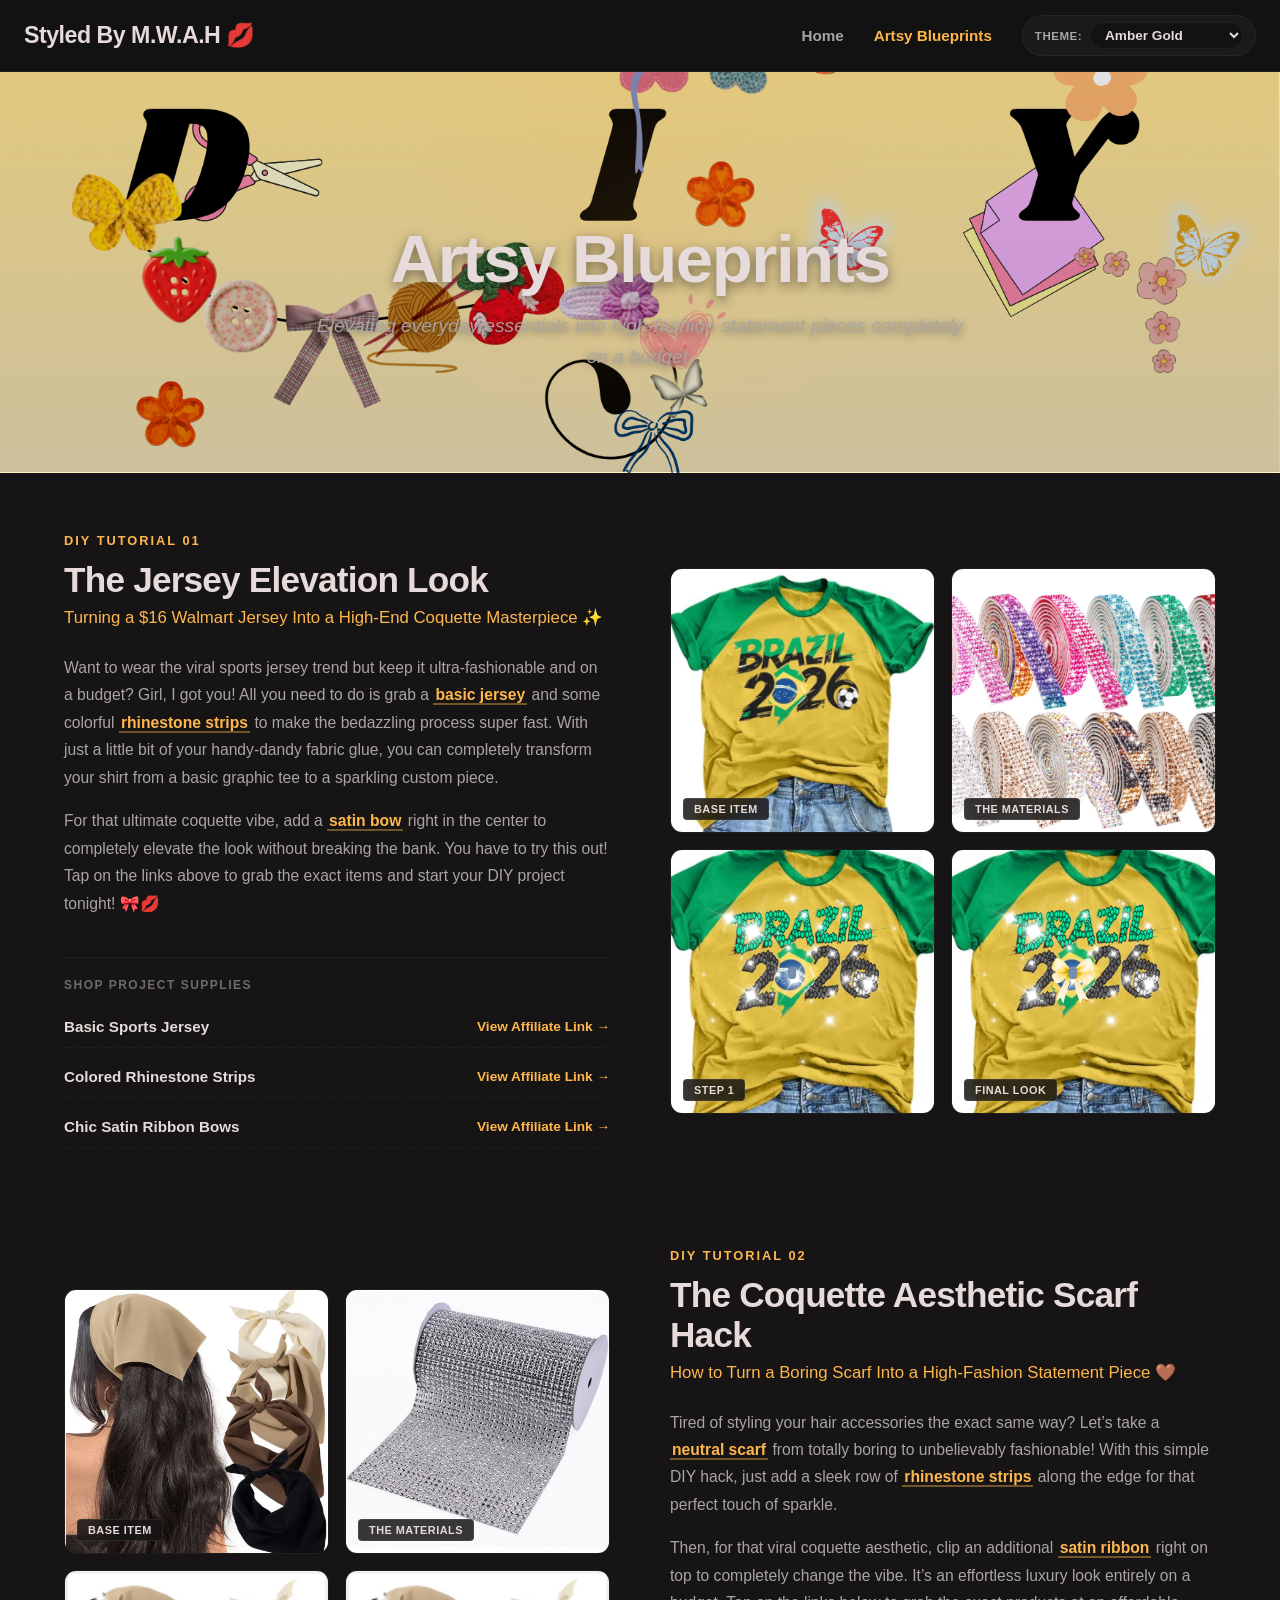
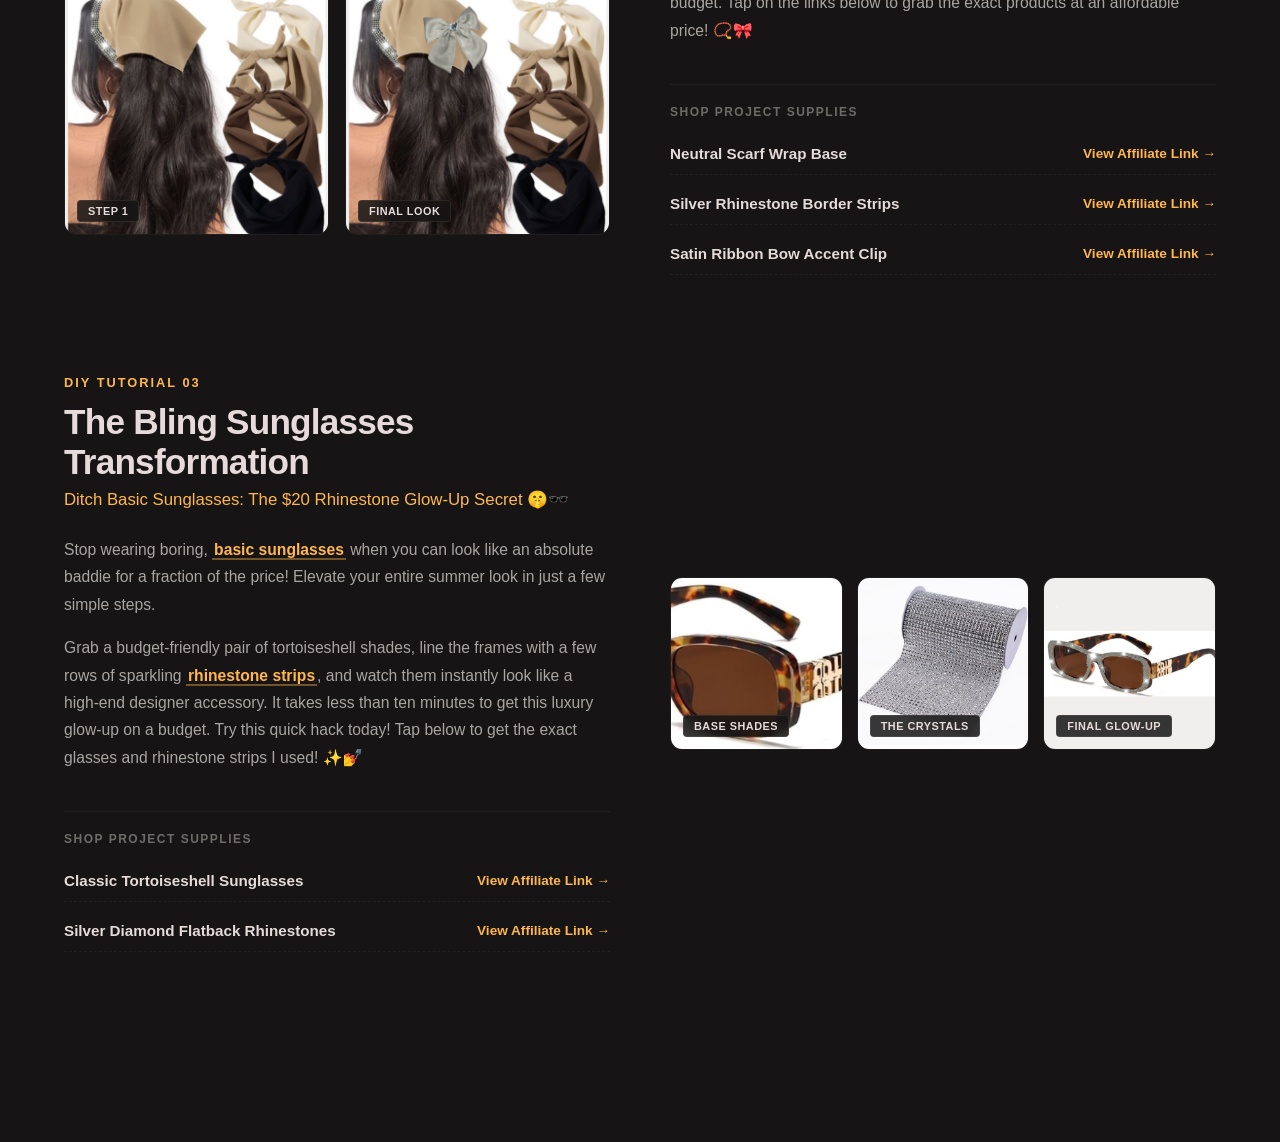
==== artsy.html @ 665d489d "Initial commit of my lookbook website" ====
<!DOCTYPE html>
<html lang="en" data-theme="dark">
<head>
    <meta charset="UTF-8">
    <meta name="viewport" content="width=device-width, initial-scale=1.0">
    <title>Artsy Blueprints - Styled by M.W.AH</title>
    <link rel="stylesheet" href="artsy.css">
<link rel="icon" type="image/x-icon" href="images/Beige Black Minimalist Handwritten Signature Calligraphy Logo (2).png">
</head>
<body>

    <div class="loading-screen">
        <div class="floral-spinner">
            <span style="--i:1;">🌸</span>
            <span style="--i:2;">✨</span>
            <span style="--i:3;">🌸</span>
            <span style="--i:4;">✨</span>
            <span style="--i:5;">🌸</span>
            <span style="--i:6;">✨</span>
            <span style="--i:7;">🌸</span>
            <span style="--i:8;">✨</span>
        </div>
    </div>

    <header class="site-header">
        <div class="container">
            <a href="index.html" class="navbar-brand" style="color: darksalmon;">
                Styled By M.W.A.H 💋</a>
            <div class="nav-custom-wrap">
                <a href="index.html" class="nav-link-custom">Home</a>
                <a href="artsy.html" class="nav-link-custom active">Artsy Blueprints</a>
                <div class="theme-dropdown-container">
                    <span class="theme-label">Theme:</span>
                    <select id="theme-select" class="theme-dropdown">
                        <option value="dark">Amber Gold</option>
                        <option value="light">Slate Blue</option>
                        <option value="colorful">Pastel Neon Pink</option>
                    </select>
                </div>
            </div>
        </div>
    </header>

    <section class="artsy-hero">
        <h1>Artsy Blueprints</h1>
        <p>Elevating everyday essentials into high-fashion statement pieces completely on a budget.</p>
    </section>

    <main class="editorial-container">

        <section  id="jersey-section" class="editorial-row">
            <div class="editorial-column-text">
                <span class="editorial-series">DIY Tutorial 01</span>
                <h2>The Jersey Elevation Look</h2>
                <h3 class="editorial-hook">Turning a $16 Walmart Jersey Into a High-End Coquette Masterpiece ✨</h3>
                
                <p class="editorial-paragraph">
                    Want to wear the viral sports jersey trend but keep it ultra-fashionable and on a budget? Girl, I got you! 
                    All you need to do is grab a <a href="YOUR_AFFILIATE_LINK_HERE" class="preview-product-link" data-preview="images/Plain jersey.png">basic jersey</a> and some colorful <a href="YOUR_AFFILIATE_LINK_HERE" class="preview-product-link" data-preview="images/Colored rhinestones.png">rhinestone strips</a> to make the bedazzling process super fast. 
                    With just a little bit of your handy-dandy fabric glue, you can completely transform your shirt from a basic graphic tee to a sparkling custom piece.
                </p>
                <p class="editorial-paragraph">
                    For that ultimate coquette vibe, add a <a href="YOUR_AFFILIATE_LINK_HERE" class="preview-product-link" data-preview="images/Bow.png">satin bow</a> right in the center to completely elevate the look without breaking the bank. 
                    You have to try this out! Tap on the links above to grab the exact items and start your DIY project tonight! 🎀💋
                </p>

                <div class="clean-shop-directory">
                    <span class="directory-heading">Shop Project Supplies</span>
                    <a href="YOUR_AFFILIATE_LINK_HERE" class="directory-row">
                        <span class="item-title">Basic Sports Jersey</span>
                        <span class="item-link-label">View Affiliate Link →</span>
                    </a>
                    <a href="YOUR_AFFILIATE_LINK_HERE" class="directory-row">
                        <span class="item-title">Colored Rhinestone Strips</span>
                        <span class="item-link-label">View Affiliate Link →</span>
                    </a>
                    <a href="YOUR_AFFILIATE_LINK_HERE" class="directory-row">
                        <span class="item-title">Chic Satin Ribbon Bows</span>
                        <span class="item-link-label">View Affiliate Link →</span>
                    </a>
                </div>
            </div>

            <div class="editorial-column-visuals">
                <div class="magazine-grid-layout">
                    <figure class="visual-box">
                        <span class="visual-tag">Base Item</span>
                        <img src="images/Plain jersey.png" alt="Base plain jersey shirt" class="lightbox-trigger">
                    </figure>
                    <figure class="visual-box">
                        <span class="visual-tag">The Materials</span>
                        <img src="images/Colored rhinestones.png" alt="Colored rhinestones package" class="lightbox-trigger">
                    </figure>
                    <figure class="visual-box">
                        <span class="visual-tag">Step 1</span>
                        <img src="images/Jersey without bow.png" alt="Jersey with rhinestone lines added" class="lightbox-trigger">
                    </figure>
                    <figure class="visual-box">
                        <span class="visual-tag">Final Look</span>
                        <img src="images/Jersey.png" alt="Completed coquette jersey creation" class="lightbox-trigger">
                    </figure>
                </div>
            </div>
        </section>


        <section  id="scarf-section" class="editorial-row row-reverse">
            <div class="editorial-column-text">
                <span class="editorial-series">DIY Tutorial 02</span>
                <h2>The Coquette Aesthetic Scarf Hack</h2>
                <h3 class="editorial-hook">How to Turn a Boring Scarf Into a High-Fashion Statement Piece 🤎</h3>
                
                <p class="editorial-paragraph">
                    Tired of styling your hair accessories the exact same way? 
                    Let’s take a <a href="YOUR_AFFILIATE_LINK_HERE" class="preview-product-link" data-preview="images/Plain scarf.png">neutral scarf</a> from totally boring to unbelievably fashionable! 
                    With this simple DIY hack, just add a sleek row of <a href="YOUR_AFFILIATE_LINK_HERE" class="preview-product-link" data-preview="images/Silver rhinestones.png">rhinestone strips</a> along the edge for that perfect touch of sparkle.
                </p>
                <p class="editorial-paragraph">
                    Then, for that viral coquette aesthetic, clip an additional <a href="YOUR_AFFILIATE_LINK_HERE" class="preview-product-link" data-preview="images/Bow.png">satin ribbon</a> right on top to completely change the vibe. 
                    It’s an effortless luxury look entirely on a budget. Tap on the links below to grab the exact products at an affordable price! 📿🎀
                </p>

                <div class="clean-shop-directory">
                    <span class="directory-heading">Shop Project Supplies</span>
                    <a href="YOUR_AFFILIATE_LINK_HERE" class="directory-row">
                        <span class="item-title">Neutral Scarf Wrap Base</span>
                        <span class="item-link-label">View Affiliate Link →</span>
                    </a>
                    <a href="YOUR_AFFILIATE_LINK_HERE" class="directory-row">
                        <span class="item-title">Silver Rhinestone Border Strips</span>
                        <span class="item-link-label">View Affiliate Link →</span>
                    </a>
                    <a href="YOUR_AFFILIATE_LINK_HERE" class="directory-row">
                        <span class="item-title">Satin Ribbon Bow Accent Clip</span>
                        <span class="item-link-label">View Affiliate Link →</span>
                    </a>
                </div>
            </div>

            <div class="editorial-column-visuals">
                <div class="magazine-grid-layout">
                    <figure class="visual-box">
                        <span class="visual-tag">Base Item</span>
                        <img src="images/Plain scarf.png" alt="Plain neutral colored hair scarf tie" class="lightbox-trigger">
                    </figure>
                    <figure class="visual-box">
                        <span class="visual-tag">The Materials</span>
                        <img src="images/Silver rhinestones.png" alt="Silver crystal rhinestone ribbon bundle" class="lightbox-trigger">
                    </figure>
                    <figure class="visual-box">
                        <span class="visual-tag">Step 1</span>
                        <img src="images/Scarf without bow.png" alt="Scarf with silver gemstone border edge line adjustments" class="lightbox-trigger">
                    </figure>
                    <figure class="visual-box">
                        <span class="visual-tag">Final Look</span>
                        <img src="images/Scarf with bow.png" alt="Finished customized viral coquette aesthetic headscarf" class="lightbox-trigger">
                    </figure>
                </div>
            </div>
        </section>


        <section id="sunglasses-section" class="editorial-row">
            <div class="editorial-column-text">
                <span class="editorial-series">DIY Tutorial 03</span>
                <h2>The Bling Sunglasses Transformation</h2>
                <h3 class="editorial-hook">Ditch Basic Sunglasses: The $20 Rhinestone Glow-Up Secret 🤫🕶️</h3>
                
                <p class="editorial-paragraph">
                    Stop wearing boring, <a href="YOUR_AFFILIATE_LINK_HERE" class="preview-product-link" data-preview="images/Plain sunglasses.png">basic sunglasses</a> when you can look like an absolute baddie for a fraction of the price! 
                    Elevate your entire summer look in just a few simple steps.
                </p>
                <p class="editorial-paragraph">
                    Grab a budget-friendly pair of tortoiseshell shades, line the frames with a few rows of sparkling <a href="YOUR_AFFILIATE_LINK_HERE" class="preview-product-link" data-preview="images/Silver rhinestones.png">rhinestone strips</a>, and watch them instantly look like a high-end designer accessory. 
                    It takes less than ten minutes to get this luxury glow-up on a budget. Try this quick hack today! Tap below to get the exact glasses and rhinestone strips I used! ✨💅
                </p>

                <div class="clean-shop-directory">
                    <span class="directory-heading">Shop Project Supplies</span>
                    <a href="YOUR_AFFILIATE_LINK_HERE" class="directory-row">
                        <span class="item-title">Classic Tortoiseshell Sunglasses</span>
                        <span class="item-link-label">View Affiliate Link →</span>
                    </a>
                    <a href="YOUR_AFFILIATE_LINK_HERE" class="directory-row">
                        <span class="item-title">Silver Diamond Flatback Rhinestones</span>
                        <span class="item-link-label">View Affiliate Link →</span>
                    </a>
                </div>
            </div>

            <div class="editorial-column-visuals">
                <div class="magazine-grid-three">
                    <figure class="visual-box">
                        <span class="visual-tag">Base Shades</span>
                        <img src="images/Plain sunglasses.png" alt="Plain classic tortoiseshell sunnies" class="lightbox-trigger">
                    </figure>
                    <figure class="visual-box">
                        <span class="visual-tag">The Crystals</span>
                        <img src="images/Silver rhinestones.png" alt="Silver diamond flatback rhinestones array" class="lightbox-trigger">
                    </figure>
                    <figure class="visual-box">
                        <span class="visual-tag">Final Glow-Up</span>
                        <img src="images/Bling sunglasses.png" alt="Fully iced out frame rhinestone encrusted designer glasses" class="lightbox-trigger">
                    </figure>
                </div>
            </div>
        </section>

    </main>

    <div id="product-tooltip" class="product-tooltip-box">
        <img id="tooltip-img" src="" alt="Product Preview">
    </div>

    <div id="lightbox-modal" class="lightbox-overlay">
        <span class="lightbox-close">&times;</span>
        <img class="lightbox-content" id="lightbox-expanded-img" alt="Enlarged View">
    </div>

    <script>
        /* 1. Theme Configuration Selector Engine */
        const themeSelect = document.getElementById('theme-select');
        themeSelect.addEventListener('change', (e) => {
            document.documentElement.setAttribute('data-theme', e.target.value);
            document.body.className = e.target.value + '-mode';
        });

        /* 2. Advanced Product Inline Hover Preview Engine (Tooltip) */
        const tooltip = document.getElementById('product-tooltip');
        const tooltipImg = document.getElementById('tooltip-img');
        const previewLinks = document.querySelectorAll('.preview-product-link');

        previewLinks.forEach(link => {
            link.addEventListener('mouseenter', (e) => {
                const imageSrc = link.getAttribute('data-preview');
                tooltipImg.src = imageSrc;
                tooltip.classList.add('active');
            });

            link.addEventListener('mousemove', (e) => {
                // Places the window elegantly offset slightly above and right of the user's cursor
                tooltip.style.left = (e.pageX + 15) + 'px';
                tooltip.style.top = (e.pageY - 120) + 'px';
            });

            link.addEventListener('mouseleave', () => {
                tooltip.classList.remove('active');
                tooltipImg.src = '';
            });
        });

        /* 3. Symmetrical Editorial Image Lightbox Overlay Engine */
        const lightbox = document.getElementById('lightbox-modal');
        const lightboxImg = document.getElementById('lightbox-expanded-img');
        const triggers = document.querySelectorAll('.lightbox-trigger');
        const closeBtn = document.querySelector('.lightbox-close');

        triggers.forEach(img => {
            img.addEventListener('click', () => {
                lightbox.classList.add('visible');
                lightboxImg.src = img.src;
                document.body.style.overflow = 'hidden'; // Freezes scrolling safely behind view
            });
        });

        // Close modal when hitting the Close 'X' button or anywhere on the surrounding dark frame backdrop
        lightbox.addEventListener('click', (e) => {
            if (e.target !== lightboxImg) {
                lightbox.classList.remove('visible');
                document.body.style.overflow = ''; // Restores core scrolling properties
            }
        });
    </script>
</body>
</html>
---- artsy.css ----
@charset "utf-8";
/* ==========================================================================
   ARTSY BLUEPRINTS MODULE - FOR STYLED BY M.W.AH
   ========================================================================== */

/* ==========================================================================
   1. UNIVERSAL RIGID THREE-WAY VARIABLE ENGINES
   ========================================================================== */
/* We target :root, html, and body to force the JavaScript theme switches to apply everywhere */
:root, html, body, [data-theme="dark"] {
    --primary-dark: #161414;
    --secondary-dark: #131212;
    --card-dark: #1d1b1b;              /* Premium slate design box */
    --accent-color: #ffb74d;           /* Signature Amber/Gold */
    --text-light: #e6dada;
    --text-gray: #aaa5a5;
    --border-color: rgba(255, 255, 255, 0.05);
    --theme-transition: background 0.3s ease, color 0.3s ease, background-color 0.3s ease, border-color 0.3s ease;
}

/* Light Mode Core Variables */
[data-theme="light"], body.light-mode {
    --primary-dark: #ebeef1;           /* Light gray page background canvas */
    --secondary-dark: #ffffff;         /* Crisp pure white navigation bar */
    --card-dark: #ffffff;              /* Pure white lookbook cards */
    --accent-color: #5c8ec4;           /* Classic template blue highlight */
    --text-light: #161414;             /* Dark charcoal structural titles */
    --text-gray: #111111;              /* Deep graphite text copy */
    --border-color: rgba(0, 0, 0, 0.08);
}

/* Colorful Mode Core Variables (Your Espresso Pink Canvas) */
[data-theme="colorful"], body.colorful-mode {
    --primary-dark: #503038 !important;   /* Deep espresso background layer */
    --secondary-dark: #3b1f25 !important; /* Rich plum deck menu band */
    --card-dark: #723f50 !important;      /* Soft dark velvet berry cards */
    --accent-color: #fab4d5 !important;   /* Vibrant pastel pink glow lines */
    --text-light: #ffffff !important;     /* Pure crisp white titles */
    --text-gray: #f3ecec !important;      /* Lavender-cream description blocks */
    --border-color: rgba(255, 255, 255, 0.12) !important;
}

/* ==========================================================================
   2. CORE CONTAINER RECONSTRUCTION (INDEX MATCH ENGINE)
   ========================================================================== */
* {
    margin: 0;
    padding: 0;
    box-sizing: border-box;
}

html, body {
    height: auto !important;
    min-height: 100vh !important;
    overflow-y: auto !important;       /* Instantly unlocks frozen or unmovable screens */
    overflow-x: hidden !important;
    background-color: var(--primary-dark) !important;
    color: var(--text-gray) !important;
    font-family: 'DM Sans', sans-serif !important;
    transition: var(--theme-transition);
}

/* Sync transitions across theme changes */
.site-header, .blueprint-card, h1, h2, p, select, option {
    transition: var(--theme-transition);
}

/* Custom Scrollbar Track Sizing */
::-webkit-scrollbar {
    width: 8px;
}
::-webkit-scrollbar-track {
    background: var(--secondary-dark);
}
::-webkit-scrollbar-thumb {
    background: var(--accent-color);
    border-radius: 4px;
}

/* ==========================================================================
   3. SELF-CONTAINED SPARCKLE-BURST LOADING ENGINE (NO JAVASCRIPT REQ.)
   ========================================================================== */
.loading-screen {
    position: fixed !important;
    top: 0 !important;
    left: 0 !important;
    width: 100vw !important;
    height: 100vh !important;
    background: var(--primary-dark) !important;
    display: flex !important;
    justify-content: center !important;
    align-items: center !important;
    z-index: 999999 !important;
    animation: autoLoaderVanish 0.4s ease-out 1.6s forwards !important;
}

.floral-spinner {
    position: relative !important;
    width: 50px !important;
    height: 50px !important;
    display: flex !important;
    justify-content: center !important;
    align-items: center !important;
    animation: strictRingRotate 2.5s linear infinite !important;
}

.floral-spinner span {
    position: absolute !important;
    font-size: 1.5rem !important;
    transform: rotate(calc(var(--i) * 45deg)) translateY(-20px) !important;
    animation: strictPetalPulse 1.4s ease-in-out infinite !important;
    animation-delay: calc(var(--i) * 0.1s) !important;
    filter: drop-shadow(0 0 8px var(--accent-color)) !important;
}

@keyframes strictRingRotate {
    0% { transform: rotate(0deg); }
    100% { transform: rotate(360deg); }
}

@keyframes strictPetalPulse {
    0%, 100% { transform: rotate(calc(var(--i) * 45deg)) translateY(-20px) scale(0.8); opacity: 0.5; }
    50% { transform: rotate(calc(var(--i) * 45deg)) translateY(-20px) scale(1.1); opacity: 1; }
}

@keyframes autoLoaderVanish {
    0% { opacity: 1; visibility: visible; }
    99% { opacity: 0; visibility: hidden; pointer-events: none; }
    100% { opacity: 0; visibility: hidden; pointer-events: none; display: none !important; }
}
/* Header Navigation */
header {
    position: fixed;
    top: 0;
    left: 0;
    width: 100%;
    z-index: 1000;
    
    /* 1. PLUG IN THE VARIABES */
    background: var(--secondary-dark); 
    border-bottom: 1px solid rgba(255, 255, 255, 0.05);
    
    /* 2. ADD TRANSITION FOR THE THEME SWITCH */
    transition: var(--theme-transition); 
}

/* If your template uses a .scrolled class when moving down the page */
header.scrolled {
    padding: 15px 0;
    
    /* Change the hardcoded color to your variable */
    background: var(--secondary-dark); 
    
    /* Adds a sleek shadow beneath the bar when floating over contents */
    box-shadow: 0 4px 20px rgba(0, 0, 0, 0.15);
    border-bottom: 1px solid var(--card-dark);
}
header.scrolled {
    padding: 15px 0;
    
    /* This makes your theme color 95% solid so things behind it blur */
    background: color-mix(in srgb, var(--secondary-dark) 95%, transparent);
    backdrop-filter: blur(10px);
    -webkit-backdrop-filter: blur(10px);
    
    box-shadow: 0 4px 20px rgba(0, 0, 0, 0.15);
    border-bottom: 1px solid var(--card-dark);
}

nav {
	max-width: 1400px;
	margin: 0 auto;
	padding: 0 30px;
	display: flex;
	justify-content: space-between;
	align-items: center;

	/* --- DROP-DOWN FLOATING CONTAINER --- */
.theme-dropdown-container {
    position: fixed;
    top: 20px;
    right: 20px;
    z-index: 1000;
    display: flex;
    align-items: center;
    gap: 8px;
    background: rgba(214, 202, 202, 0.4);
    backdrop-filter: blur(10px);
    padding: 8px 14px;
    border-radius: 20px;
    border: 1px solid rgba(197, 13, 13, 0.1);
}

.theme-label {
    font-size: 0.85rem;
    color: #ffffff; /* Label text color */
    font-weight: 500;
}

.theme-dropdown {
    background: var(--secondary-dark);
    color: var(--text-light);
    border: 1px solid rgba(255, 255, 255, 0.15);
    padding: 4px 8px;
    font-size: 0.9rem;
    border-radius: 6px;
    cursor: pointer;
    outline: none;
    transition: var(--theme-transition);
}

/* Stylize the dropdown choices panel popup */
.theme-dropdown option {
    background: #1a1617; /* Keeps choice rows readable */
    color: #ffffff;
}

.theme-dropdown:focus {
    border-color: var(--accent-color);
}
}

.logo {
	font-size: 24px;
	font-weight: 700;
	letter-spacing: -0.5px;
	color: rgba(255, 255, 255, 0.65);
	text-decoration: none;
	display: flex;
	align-items: center;
	gap: 12px;
	transition: all 0.3s ease;
}

.logo:hover {
	color: rgba(255, 255, 255, 0.85);
}

.logo svg {
	width: 32px;
	height: 32px;
	fill: var(--accent-color);
	opacity: 0.9;
	transition: all 0.3s ease;
}

.logo:hover svg {
	opacity: 1;
	transform: rotate(-5deg) scale(1.05);
}

.nav-menu {
	display: flex;
	list-style: none;
	gap: 5px;
}

.nav-menu a {
	color: rgba(255, 255, 255, 0.6);
	text-decoration: none;
	font-size: 14px;
	font-weight: 500;
	letter-spacing: 0.5px;
	padding: 10px 18px;
	position: relative;
	transition: all 0.3s ease;
	border-radius: 6px;
	background: transparent;
	border: 1px solid transparent;
}

.nav-menu a::before {
	content: '';
	position: absolute;
	top: 50%;
	left: 50%;
	width: 0;
	height: 0;
	background: radial-gradient(circle, rgba(243, 156, 18, 0.15) 0%, transparent 70%);
	border-radius: 50%;
	transform: translate(-50%, -50%);
	transition: all 0.4s ease;
	z-index: -1;
}

.nav-menu a:hover {
	color: rgba(255, 255, 255, 0.9);
	background: linear-gradient(135deg,
			rgba(243, 156, 18, 0.08) 0%,
			rgba(243, 156, 18, 0.03) 100%);
	border-color: rgba(243, 156, 18, 0.2);
	transform: translateY(-1px);
}

.nav-menu a:hover::before {
	width: 100%;
	height: 100%;
	border-radius: 6px;
}

.nav-menu a.active {
	color: var(--accent-color);
	background: rgba(243, 156, 18, 0.1);
	border-color: rgba(243, 156, 18, 0.25);
}

/* Mobile Menu Toggle */
.menu-toggle {
	display: none;
	flex-direction: column;
	cursor: pointer;
	gap: 4px;
}

.menu-toggle span {
	width: 25px;
	height: 2px;
	background: var(--text-light);
	transition: all 0.3s ease;
}

/* Hero Section */
.hero-section {
    height: 100vh;
    display: flex;
    align-items: center;
    justify-content: center;
    position: relative;
    background: #0a0a0a; /* Dark backup background */
    margin-top: 0;
    overflow: hidden;
}

.hero-bg {
    position: absolute;
    top: 0;
    left: 0;
    right: 0;
    bottom: 0;
    opacity: 0.5; /* Makes background dimmer so white text is easy to read */
    
    /* ADD YOUR IMAGE FILENAME HERE */
    background-image: url(images/Beige\ Black\ Minimalist\ Handwritten\ Signature\ Calligraphy\ Logo\ \(2\).png); 
    background-repeat: no-repeat;
    
    /* Scale it up slightly so it can slide around without showing blank edges */
    background-size: 130% 130%; 
    
    /* Animation calls 'panBackground' below. Loops infinitely and alternates directions */
    animation: panBackground 24s ease-in-out infinite alternate;
    z-index: 0;
}

.hero-content {
    text-align: center;
    position: relative;
    z-index: 2; /* Keeps text layered firmly above the moving image */
    padding: 0 20px;
}

.hero-title {
    font-size: clamp(2.5rem, 6vw, 4.5rem);
    font-weight: 700;
    margin-bottom: 20px;
    letter-spacing: -1px;
    line-height: 1.1;
}

.hero-subtitle {
    font-size: clamp(1rem, 2vw, 1.25rem);
    color: var(--text-gray);
    margin-bottom: 40px;
    font-weight: 300;
    letter-spacing: 1px;
}

/* Moving animation instruction sets */
@keyframes panBackground {
    0% {
        background-position: 0% 0%;
    }
    50% {
        background-position: 50% 100%;
    }
    100% {
        background-position: 100% 0%;
    }
}
/* Additional floating accent shapes */
.hero-shapes {
	position: absolute;
	top: 0;
	left: 0;
	width: 100%;
	height: 100%;
	pointer-events: none;
}

.floating-accent {
	position: absolute;
	border: 1px solid rgba(243, 156, 18, 0.1);
	animation: float 15s ease-in-out infinite;
}

.accent-1 {
	top: 20%;
	left: 10%;
	width: 150px;
	height: 150px;
	border-radius: 50%;
	animation-delay: 0s;
}

.accent-2 {
	bottom: 30%;
	right: 15%;
	width: 100px;
	height: 100px;
	border-radius: 30% 70% 70% 30%;
	animation-delay: -5s;
}

.accent-3 {
	top: 50%;
	right: 30%;
	width: 80px;
	height: 80px;
	border-radius: 50%;
	animation-delay: -10s;
	border-color: rgba(255, 255, 255, 0.05);
}

@keyframes morphShape {

	0%,
	100% {
		border-radius: 30% 70% 70% 30% / 30% 30% 70% 70%;
		transform: rotate(0deg) scale(1);
	}

	33% {
		border-radius: 70% 30% 30% 70% / 70% 70% 30% 30%;
		transform: rotate(120deg) scale(1.1);
	}

	66% {
		border-radius: 30% 70% 40% 60% / 60% 30% 70% 40%;
		transform: rotate(240deg) scale(0.95);
	}
}

@keyframes rotateShape {
	0% {
		transform: rotate(0deg) scale(1);
	}

	50% {
		transform: rotate(180deg) scale(1.05);
	}

	100% {
		transform: rotate(360deg) scale(1);
	}
}

@keyframes float {

	0%,
	100% {
		transform: translateY(0) translateX(0) rotate(0deg);
	}

	25% {
		transform: translateY(-20px) translateX(10px) rotate(90deg);
	}

	50% {
		transform: translateY(10px) translateX(-10px) rotate(180deg);
	}

	75% {
		transform: translateY(-10px) translateX(5px) rotate(270deg);
	}
}

.hero-content {
	text-align: center;
	z-index: 1;
	padding: 0 20px;
}

.hero-title {
	font-size: clamp(2.5rem, 8vw, 5rem);
	font-weight: 900;
	letter-spacing: -2px;
	margin-bottom: 20px;
	background: linear-gradient(135deg, #ffffff 0%, #a0a0a0 100%);
	-webkit-background-clip: text;
	-webkit-text-fill-color: transparent;
	background-clip: text;
}

.hero-subtitle {
	font-size: clamp(1rem, 2vw, 1.3rem);
	color: var(--text-gray);
	margin-bottom: 40px;
	font-weight: 300;
	letter-spacing: 2px;
}

.cta-button {
	display: inline-block;
	padding: 15px 40px;
	background: var(--accent-color);
	color: var(--primary-dark);
	text-decoration: none;
	font-weight: 600;
	font-size: 14px;
	letter-spacing: 1px;
	text-transform: uppercase;
	border-radius: 2px;
	transition: all 0.3s ease;
	position: relative;
	overflow: hidden;
}

.cta-button:hover {
	transform: translateY(-2px);
	box-shadow: 0 10px 30px rgba(243, 156, 18, 0.3);
}

/* Portfolio Section with Coverflow */
.portfolio-section {
	padding: 100px 0;
	position: relative;
	background: var(--primary-dark);
	min-height: 100vh;
	display: flex;
	flex-direction: column;
	align-items: center;
	justify-content: center;
}

.section-header {
	text-align: center;
	margin-bottom: 60px;
	padding: 0 20px;
}

.section-title {
	font-size: clamp(2rem, 5vw, 3rem);
	font-weight: 800;
	letter-spacing: -1px;
	margin-bottom: 15px;
}

.section-subtitle {
	color: var(--text-gray);
	font-size: 16px;
	max-width: 600px;
	margin: 0 auto;
}

/* Coverflow Container */
.coverflow-wrapper {
	width: 100%;
	position: relative;
	padding: 40px 0 80px;
}

.coverflow-container {
	width: 900px;
	max-width: 90vw;
	/* Dynamic height based on viewport: min 350px, preferred 45vh, max 500px */
	height: clamp(350px, 45vh, 500px);
	position: relative;
	transform-style: preserve-3d;
	margin: 0 auto;
	perspective: 1200px;
}

.coverflow-item {
	position: absolute;
	/* Dynamic width based on viewport: min 210px, preferred 27vh, max 300px */
	width: clamp(210px, 27vh, 300px);
	/* Dynamic height based on viewport: min 290px, preferred 38vh, max 420px */
	height: clamp(290px, 38vh, 420px);
	left: 50%;
	top: 50%;
	transform-origin: center center;
	cursor: pointer;
	transition: all 0.6s cubic-bezier(0.23, 1, 0.32, 1);
	border-radius: 8px;
	overflow: hidden;
	box-shadow: 0 25px 50px -12px rgba(0, 0, 0, 0.8);
}

/* Adjust for large screens (27" and above) */
@media (min-height: 900px) {
	.coverflow-container {
		height: clamp(450px, 50vh, 550px);
	}

	.coverflow-item {
		width: clamp(280px, 30vh, 340px);
		height: clamp(390px, 42vh, 480px);
	}
}

/* Adjust for small laptops */
@media (max-height: 768px) {
	.coverflow-container {
		height: clamp(300px, 42vh, 380px);
	}

	.coverflow-item {
		width: clamp(180px, 24vh, 240px);
		height: clamp(250px, 34vh, 320px);
	}
}

/* Reflection Effect */
.coverflow-item::after {
	content: '';
	position: absolute;
	top: 100%;
	left: 0;
	width: 100%;
	height: 100%;
	background: inherit;
	transform: scaleY(-1) translateY(1px);
	opacity: 0.15;
	filter: blur(2px);
	mask: linear-gradient(to bottom,
			rgba(0, 0, 0, 0.4) 0%,
			rgba(0, 0, 0, 0.2) 20%,
			rgba(0, 0, 0, 0.1) 40%,
			transparent 60%);
	-webkit-mask: linear-gradient(to bottom,
			rgba(0, 0, 0, 0.4) 0%,
			rgba(0, 0, 0, 0.2) 20%,
			rgba(0, 0, 0, 0.1) 40%,
			transparent 60%);
	pointer-events: none;
}

.portfolio-image {
	width: 100%;
	height: 100%;
	object-fit: cover;
	transition: transform 0.6s ease;
}

.coverflow-item:hover .portfolio-image {
	transform: scale(1.05);
}

.portfolio-overlay {
	position: absolute;
	bottom: 0;
	left: 0;
	right: 0;
	background: linear-gradient(to top,
			rgba(0, 0, 0, 0.95) 0%,
			rgba(0, 0, 0, 0.7) 40%,
			rgba(0, 0, 0, 0.3) 70%,
			transparent 100%);
	padding: 30px;
	transform: translateY(100px);
	transition: transform 0.4s ease;
}

.coverflow-item:hover .portfolio-overlay {
	transform: translateY(0);
}

.portfolio-category {
	font-size: 11px;
	text-transform: uppercase;
	letter-spacing: 2px;
	color: var(--accent-color);
	margin-bottom: 8px;
	font-weight: 600;
}

.portfolio-title {
	font-size: 22px;
	font-weight: 700;
	margin-bottom: 8px;
	color: var(--text-light);
}

.portfolio-description {
	font-size: 13px;
	color: var(--text-gray);
	line-height: 1.5;
}

/* Navigation Controls */
.coverflow-controls {
	position: absolute;
	bottom: 20px;
	left: 50%;
	transform: translateX(-50%);
	display: flex;
	gap: 15px;
	z-index: 10;
}

.control-btn {
	width: 45px;
	height: 45px;
	border: 2px solid rgba(255, 255, 255, 0.2);
	background: rgba(26, 26, 26, 0.8);
	backdrop-filter: blur(10px);
	color: var(--text-light);
	cursor: pointer;
	font-size: 18px;
	display: flex;
	align-items: center;
	justify-content: center;
	border-radius: 50%;
	transition: all 0.3s ease;
	position: relative;
}

.control-btn:hover {
	background: var(--accent-color);
	border-color: var(--accent-color);
	color: var(--primary-dark);
	transform: scale(1.1);
}

/* Adjust play button icon positioning */
#playPauseBtn {
	padding-left: 2px;
}

#playPauseBtn.playing {
	padding-left: 0;
}

/* Indicators */
.indicators {
	position: absolute;
	bottom: -40px;
	left: 50%;
	transform: translateX(-50%);
	display: flex;
	gap: 8px;
	z-index: 10;
}

.indicator {
	width: 8px;
	height: 8px;
	border-radius: 50%;
	background: rgba(255, 255, 255, 0.2);
	cursor: pointer;
	transition: all 0.3s ease;
}

.indicator.active {
	width: 30px;
	border-radius: 4px;
	background: var(--accent-color);
}

/* About Section */
.about-section {
	padding: 100px 30px;
	background: var(--secondary-dark);
}

.about-container {
	max-width: 1200px;
	margin: 0 auto;
	display: grid;
	grid-template-columns: 1fr 1fr;
	gap: 80px;
	align-items: center;
}

.about-image {
	position: relative;
	overflow: hidden;
	border-radius: 8px;
}

.about-image img {
	width: 100%;
	height: auto;
	display: block;
	filter: grayscale(100%);
	transition: filter 0.5s ease;
}

.about-image:hover img {
	filter: grayscale(0%);
}

.about-content h2 {
	font-size: clamp(2rem, 4vw, 2.5rem);
	margin-bottom: 20px;
	font-weight: 800;
	letter-spacing: -1px;
}

.about-content p {
	color: var(--text-gray);
	line-height: 1.8;
	margin-bottom: 20px;
	font-size: 16px;
}

.stats {
	display: grid;
	grid-template-columns: repeat(3, 1fr);
	gap: 30px;
	margin-top: 40px;
}

.stat-item {
	text-align: center;
}

.stat-number {
	font-size: 2.5rem;
	font-weight: 800;
	color: var(--accent-color);
	margin-bottom: 5px;
}

.stat-label {
	font-size: 12px;
	text-transform: uppercase;
	letter-spacing: 1px;
	color: var(--text-gray);
}

/* ==========================================================================
   4. NAVIGATION BAR ALIGNMENT OVERRIDES (SCRENSHOT FIX)
   ========================================================================== */
.site-header {
    position: fixed !important;
    top: 0 !important;
    left: 0 !important;
    width: 100% !important;
    z-index: 1000 !important;
    background-color: var(--secondary-dark) !important; 
    border-bottom: 1px solid var(--border-color) !important;
    padding: 15px 0 !important;
}

.site-header .container {
    max-width: 1320px;
    margin: 0 auto;
    padding: 0 24px;
    display: flex !important;
    justify-content: space-between !important;
    align-items: center !important;
    width: 100%;
}

.navbar-brand, .navbar-brand span {
    font-weight: 700 !important;
    font-size: 1.45rem !important;
    color: var(--text-light) !important;
    text-decoration: none !important;
    letter-spacing: -0.5px !important;
}

.nav-custom-wrap {
    display: flex !important;
    align-items: center !important;
    gap: 30px !important;
}

.nav-link-custom {
    color: var(--text-gray) !important;
    text-decoration: none !important;
    font-size: 0.95rem !important;
    font-weight: 600 !important;
}

.nav-link-custom:hover, .nav-link-custom.active {
    color: var(--accent-color) !important;
}

/* Theme Dropdown Pill Box */
.theme-dropdown-container {
    display: flex !important;
    align-items: center !important;
    gap: 8px !important;
    background: rgba(128, 128, 128, 0.08) !important;
    padding: 6px 12px !important;
    border-radius: 30px !important;
    border: 1px solid var(--border-color) !important;
}

.theme-label {
    font-size: 0.72rem !important;
    color: var(--text-gray) !important;
    font-weight: 700 !important;
    text-transform: uppercase !important;
    letter-spacing: 0.5px !important;
}

#theme-select {
    background: var(--secondary-dark) !important;
    color: var(--text-light) !important;
    border: 1px solid var(--border-color) !important;
    padding: 4px 10px !important;
    font-size: 0.85rem !important;
    border-radius: 20px !important;
    cursor: pointer !important;
    font-weight: 600 !important;
}

#theme-select option {
    background: #1a1617 !important; 
    color: #ffffff !important;
}

/* ==========================================================================
   5. LOOKBOOK HERO HEADER AREA (PREMIUM REFINED IMAGE BANNER)
   ========================================================================== */
.artsy-hero {
    padding: 220px 20px 100px !important;
    text-align: center;
    width: 100%;
    position: relative;
    overflow: hidden;
    display: flex;
    flex-direction: column;
    align-items: center;
    justify-content: center;
    
    /* Clear gradient lets the image show completely */
    background-image: 
      linear-gradient(rgba(0, 0, 0, 0.1), rgba(0, 0, 0, 0.2)), 
      url('images/DIY.png') !important;
      
    background-size: cover !important;
    background-position: center !important;
    background-repeat: no-repeat !important;
    border-bottom: 1px solid var(--border-color) !important;
    z-index: 1;
}

/* This creates a light tint wash using your theme color without hiding the image lines */
.artsy-hero::before {
    content: '';
    position: absolute;
    top: 0;
    left: 0;
    width: 100%;
    height: 100%;
    background-color: var(--bg-color);
    opacity: 0.5; /* Lower this to 0.3 if you want the image even brighter! */
    z-index: -1;
}

/* Elegant ambient spotlight glow that reflects your dropdown theme choice accent color */
.artsy-hero::after {
    content: '' !important;
    position: absolute !important;
    width: 600px !important;
    height: 350px !important;
    background: radial-gradient(circle, color-mix(in srgb, var(--accent-color) 12%, transparent) 0%, transparent 70%) !important;
    top: 50% !important;
    left: 50% !important;
    transform: translate(-50%, -50%) !important;
    z-index: 1 !important;
    pointer-events: none !important;
}

/* Beautiful Typography Overlap Settings */
.artsy-hero h1 {
    position: relative !important;
    z-index: 2 !important;
    font-size: clamp(2.8rem, 6vw, 4.2rem) !important;
    font-weight: 800 !important;
    letter-spacing: -1.5px !important;
    margin-bottom: 14px !important;
    color: var(--text-light) !important;
    text-shadow: 0 4px 12px rgba(19, 18, 18, 0.5) !important; /* Ensures crisp text definition over the graphic elements */
}

.artsy-hero p {
    position: relative !important;
    z-index: 2 !important;
    font-size: clamp(1rem, 2vw, 1.2rem) !important;
    color: var(--text-gray) !important;
    max-width: 650px;
    margin: 0 auto !important;
    line-height: 1.6 !important;
    font-style: italic;
    opacity: 0.95 !important;
    text-shadow: 0 2px 8px rgba(17, 17, 17, 0.5) !important;
}

/* ==========================================================================
   6. HIGH-END EDITORIAL MAGAZINE LAYOUT ENGINE
   ========================================================================== */
.editorial-container {
    max-width: 1200px !important;
    margin: 0 auto !important;
    padding: 60px 24px !important;
    display: flex !important;
    flex-direction: column !important;
    gap: 100px !important; /* Elegant spacing between project spreads */
}

/* Base side-by-side row split blueprint */
.editorial-row {
    display: flex !important;
    align-items: center !important;
    gap: 60px !important;
    width: 100% !important;
}

/* Flips orientation smoothly for every second item */
.editorial-row.row-reverse {
    flex-direction: row-reverse !important;
}

/* Column Rules: Gives text and imagery identical weighted space balance */
.editorial-column-text {
    flex: 1 !important;
    display: flex !important;
    flex-direction: column !important;
    justify-content: center !important;
}

.editorial-column-visuals {
    flex: 1 !important;
    width: 100% !important;
}

/* Typography Standards Matching Professional Lookbook Print Layouts */
.editorial-series {
    font-size: 0.8rem !important;
    font-weight: 800 !important;
    text-transform: uppercase !important;
    letter-spacing: 2px !important;
    color: var(--accent-color) !important;
    margin-bottom: 12px !important;
    display: block !important;
}

.editorial-column-text h2 {
    font-size: 2.2rem !important;
    font-weight: 800 !important;
    color: var(--text-light) !important;
    letter-spacing: -0.8px !important;
    margin-bottom: 6px !important;
}

.editorial-hook {
    font-size: 1.05rem !important;
    font-weight: 500 !important;
    color: var(--accent-color) !important;
    line-height: 1.4 !important;
    margin-bottom: 24px !important;
}

.editorial-paragraph {
    font-size: 0.98rem !important;
    line-height: 1.75 !important;
    color: var(--text-gray) !important;
    margin-bottom: 16px !important;
}

/* ==========================================================================
   7. PROPORTIONAL IMAGERY BLOCK MANAGEMENT
   ========================================================================== */
/* Crisp 2x2 symmetry block matrix */
.magazine-grid-layout {
    display: grid !important;
    grid-template-columns: repeat(2, 1fr) !important;
    gap: 16px !important;
    width: 100% !important;
}

/* Crisp 3-Column horizontal alignment row for the glasses */
.magazine-grid-three {
    display: grid !important;
    grid-template-columns: repeat(3, 1fr) !important;
    gap: 14px !important;
    width: 100% !important;
}

/* Figure aspect frames locking down proportions */
.visual-box {
    position: relative !important;
    margin: 0 !important;
    padding: 0 !important;
    border-radius: 12px !important;
    overflow: hidden !important;
    background-color: var(--secondary-dark) !important;
    border: 1px solid var(--border-color) !important;
    aspect-ratio: 1 / 1 !important; /* Keeps every container perfectly square */
}

.visual-box img {
    width: 100% !important;
    height: 100% !important;
    object-fit: cover !important; /* Guarantees zero image stretching or squishing */
    display: block !important;
    transition: transform 0.4s cubic-bezier(0.165, 0.84, 0.44, 1) !important;
}

.visual-box:hover img {
    transform: scale(1.05);
}

/* Minimalist floating overlay text identifiers */
.visual-tag {
    position: absolute !important;
    bottom: 12px !important;
    left: 12px !important;
    z-index: 5 !important;
    background-color: rgba(22, 20, 20, 0.85) !important;
    backdrop-filter: blur(6px) !important;
    -webkit-backdrop-filter: blur(6px) !important;
    color: var(--text-light) !important;
    border: 1px solid rgba(255, 255, 255, 0.08) !important;
    padding: 4px 10px !important;
    font-size: 0.68rem !important;
    font-weight: 700 !important;
    text-transform: uppercase !important;
    letter-spacing: 0.5px !important;
    border-radius: 4px !important;
}

/* ==========================================================================
   8. MINIMALIST SHOPPING CAPSULE DIRECTORY
   ========================================================================== */
.clean-shop-directory {
    margin-top: 24px !important;
    border-top: 1px solid var(--border-color) !important;
    padding-top: 20px !important;
    display: flex !important;
    flex-direction: column !important;
    gap: 8px !important;
}

.directory-heading {
    font-size: 0.75rem !important;
    text-transform: uppercase !important;
    letter-spacing: 1.5px !important;
    color: var(--text-gray) !important;
    font-weight: 700 !important;
    margin-bottom: 6px !important;
    opacity: 0.6;
}

.directory-row {
    display: flex !important;
    justify-content: space-between !important;
    align-items: center !important;
    padding: 12px 0 !important;
    border-bottom: 1px dashed var(--border-color) !important;
    text-decoration: none !important;
    transition: all 0.2s ease !important;
}

.directory-row .item-title {
    font-size: 0.95rem !important;
    font-weight: 600 !important;
    color: var(--text-light) !important;
}

.directory-row .item-link-label {
    font-size: 0.85rem !important;
    font-weight: 700 !important;
    color: var(--accent-color) !important;
}

/* Micro-movement response on link hover interaction */
.directory-row:hover {
    padding-left: 6px !important;
    border-bottom-color: var(--accent-color) !important;
}

/* ==========================================================================
   9. RESPONSIVE LAYOUT ENGINE FOR COMPACT PROFILES
   ========================================================================== */
@media (max-width: 992px) {
    .editorial-container {
        gap: 60px !important;
        padding: 40px 16px !important;
    }
    .editorial-row, .editorial-row.row-reverse {
        flex-direction: column !important; /* Safely stacks vertically on tablets/phones */
        gap: 32px !important;
    }
    .editorial-column-text h2 {
        font-size: 1.8rem !important;
    }
}
/* --- Dedicated Pinterest Contact Layout --- */
.contact-container {
    max-width: 600px;
    margin: 0 auto;
    padding: 80px 20px;
    text-align: center;
}

.contact-subtitle {
    font-size: clamp(1rem, 2.5vw, 1.15rem);
    color: var(--text-gray);
    margin-bottom: 40px;
    line-height: 1.7;
}

.pinterest-card {
    display: inline-flex;
    flex-direction: column;
    align-items: center;
    justify-content: center;
    background: var(--card-dark);
    border: 1px solid rgba(255, 255, 255, 0.05);
    padding: 40px 60px;
    border-radius: 20px;
    text-decoration: none;
    transition: transform 0.3s cubic-bezier(0.175, 0.885, 0.32, 1.275), box-shadow 0.3s ease, background-color 0.3s ease;
    width: 100%;
    max-width: 400px;
}

.pinterest-icon-box {
    width: 70px;
    height: 70px;
    background: #e60023; /* True Pinterest Red Brand Color */
    border-radius: 50%;
    display: flex;
    align-items: center;
    justify-content: center;
    margin-bottom: 20px;
    box-shadow: 0 10px 20px rgba(230, 0, 35, 0.2);
    transition: transform 0.3s ease;
}

.pinterest-svg {
    width: 36px;
    height: 36px;
    fill: #ffffff; /* White icon fill color */
}

.pinterest-link-text {
    font-size: 1.3rem;
    font-weight: 600;
    color: var(--text-light);
    margin-bottom: 6px;
}

.pinterest-username {
    font-size: 0.95rem;
    color: var(--accent-color);
    letter-spacing: 0.5px;
}

/* Hover Interactive Mechanics */
.pinterest-card:hover {
    transform: translateY(-8px);
    background: var(--secondary-dark);
    box-shadow: 0 15px 30px rgba(0, 0, 0, 0.3);
    border-color: var(--accent-color);
}

.pinterest-card:hover .pinterest-icon-box {
    transform: scale(1.1) rotate(5deg);
}

/* Specific Border adjustments for active Light Theme viewports */
[data-theme="light"] .pinterest-card {
    border: 1px solid #e2e8f0;
}
[data-theme="light"] .pinterest-card:hover {
    box-shadow: 0 15px 30px rgba(0, 0, 0, 0.08);
}

/* ==========================================================================
   THEME-CONNECTED INTERACTIVE STATS DESIGN
   ========================================================================== */
.stats {
    display: flex;
    gap: 20px;
    margin-top: 30px;
}

.stats .stat-item {
    flex: 1;
    display: block; /* Ensures the whole block remains a clickable link area */
    text-align: center;
    padding: 20px;
    border-radius: 12px;
    text-decoration: none !important; /* Removes default hyperlink lines */
    
    /* 1. PLUG IN THE STATE VARIABES */
    background: var(--card-dark); 
    border: 1px solid rgba(255, 255, 255, 0.05);
    
    /* 2. ADD SMOOTH HARDWARE-ACCELERATED THEME MOVEMENTS */
    transition: transform 0.3s cubic-bezier(0.25, 0.8, 0.25, 1), 
                background-color 0.3s ease, 
                border-color 0.3s ease, 
                box-shadow 0.3s ease;
    cursor: pointer;
}

/* Hover Mechanics that respect your global accent color */
.stats .stat-item:hover {
    transform: translateY(-5px);
    border-color: var(--accent-color);
    box-shadow: 0 10px 20px rgba(0, 0, 0, 0.2);
}

/* Dynamic Adjustments specifically for Active Light Mode Viewports */
[data-theme="light"] .stats .stat-item {
    border: 1px solid #e2e8f0; /* Crisp clean border layout for light backgrounds */
}

[data-theme="light"] .stats .stat-item:hover {
    box-shadow: 0 10px 25px rgba(0, 0, 0, 0.06); /* Softer shadows over white backgrounds */
}
/* ==========================================================================
   10. INLINE AFFILIATE HIGHLIGHTING & TOOLTIP ENGINES
   ========================================================================== */
.preview-product-link {
    color: var(--accent-color) !important;
    font-weight: 700 !important;
    text-decoration: none !important;
    border-bottom: 2px solid color-mix(in srgb, var(--accent-color) 40%, transparent) !important;
    padding: 0 2px !important;
    transition: all 0.2s ease-in-out !important;
    cursor: pointer !important;
}

.preview-product-link:hover {
    background-color: color-mix(in srgb, var(--accent-color) 10%, transparent) !important;
    border-bottom-color: var(--accent-color) !important;
}

/* Floating Hover Preview Window Styles */
.product-tooltip-box {
    position: absolute !important;
    z-index: 9999 !important;
    width: 140px !important;
    height: 140px !important;
    background-color: var(--secondary-dark) !important;
    border: 2px solid var(--accent-color) !important;
    border-radius: 12px !important;
    overflow: hidden !important;
    box-shadow: 0 10px 30px rgba(0, 0, 0, 0.5) !important;
    pointer-events: none !important; /* Prevents cursor stuttering loops */
    opacity: 0 !important;
    transform: scale(0.85) !important;
    transition: opacity 0.2s ease, transform 0.2s ease !important;
    display: block !important;
}

.product-tooltip-box.active {
    opacity: 1 !important;
    transform: scale(1) !important;
}

.product-tooltip-box img {
    width: 100% !important;
    height: 100% !important;
    object-fit: cover !important;
}

/* ==========================================================================
   11. PROFESSIONAL EDITORIAL LIGHTBOX INTERACTION ENGINE
   ========================================================================== */
.lightbox-trigger {
    cursor: zoom-in !important;
}

/* Lightbox Fullscreen Backdrop Overlay */
.lightbox-overlay {
    position: fixed !important;
    top: 0 !important;
    left: 0 !important;
    width: 100% !important;
    height: 100% !important;
    background-color: rgba(14, 12, 12, 0.92) !important;
    backdrop-filter: blur(12px) !important;
    -webkit-backdrop-filter: blur(12px) !important;
    z-index: 100000 !important;
    display: flex !important;
    align-items: center !important;
    justify-content: center !important;
    opacity: 0 !important;
    pointer-events: none !important;
    transition: opacity 0.3s cubic-bezier(0.165, 0.84, 0.44, 1) !important;
}

.lightbox-overlay.visible {
    opacity: 1 !important;
    pointer-events: auto !important;
}

/* High-End Proportional Image Presentation Scale Layout */
.lightbox-content {
    max-width: 85% !important;
    max-height: 80vh !important;
    object-fit: contain !important;
    border-radius: 8px !important;
    border: 1px solid rgba(255, 255, 255, 0.1) !important;
    box-shadow: 0 20px 60px rgba(0, 0, 0, 0.6) !important;
    transform: scale(0.95) !important;
    transition: transform 0.3s cubic-bezier(0.165, 0.84, 0.44, 1) !important;
}

.lightbox-overlay.visible .lightbox-content {
    transform: scale(1) !important;
}

/* Minimalist Exit Controls Icon Badge */
.lightbox-close {
    position: absolute !important;
    top: 30px !important;
    right: 40px !important;
    color: var(--text-light) !important;
    font-size: 44px !important;
    font-weight: 300 !important;
    transition: color 0.2s ease !important;
    cursor: pointer !important;
    line-height: 1 !important;
}

.lightbox-close:hover {
    color: var(--accent-color) !important;
}

@media (max-width: 768px) {
    .lightbox-close {
        top: 20px !important;
        right: 25px !important;
        font-size: 36px !important;
    }
}
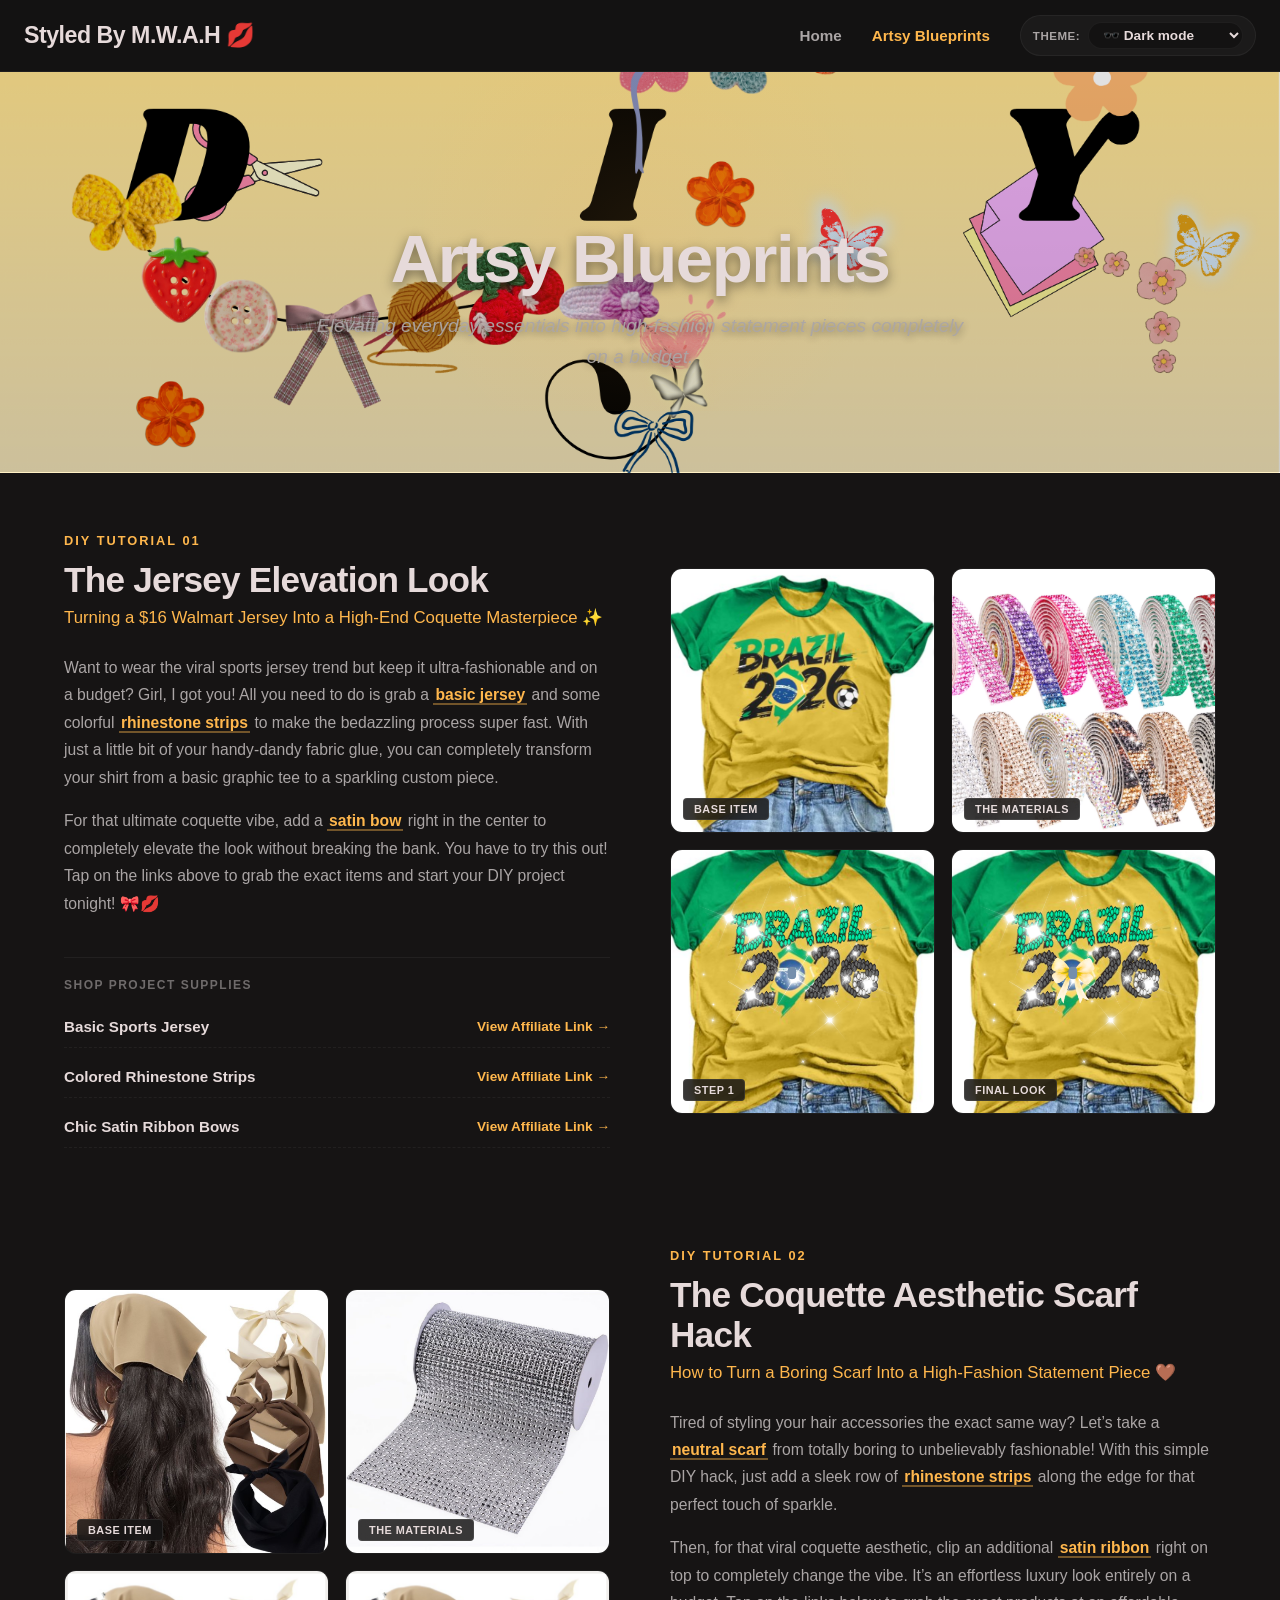
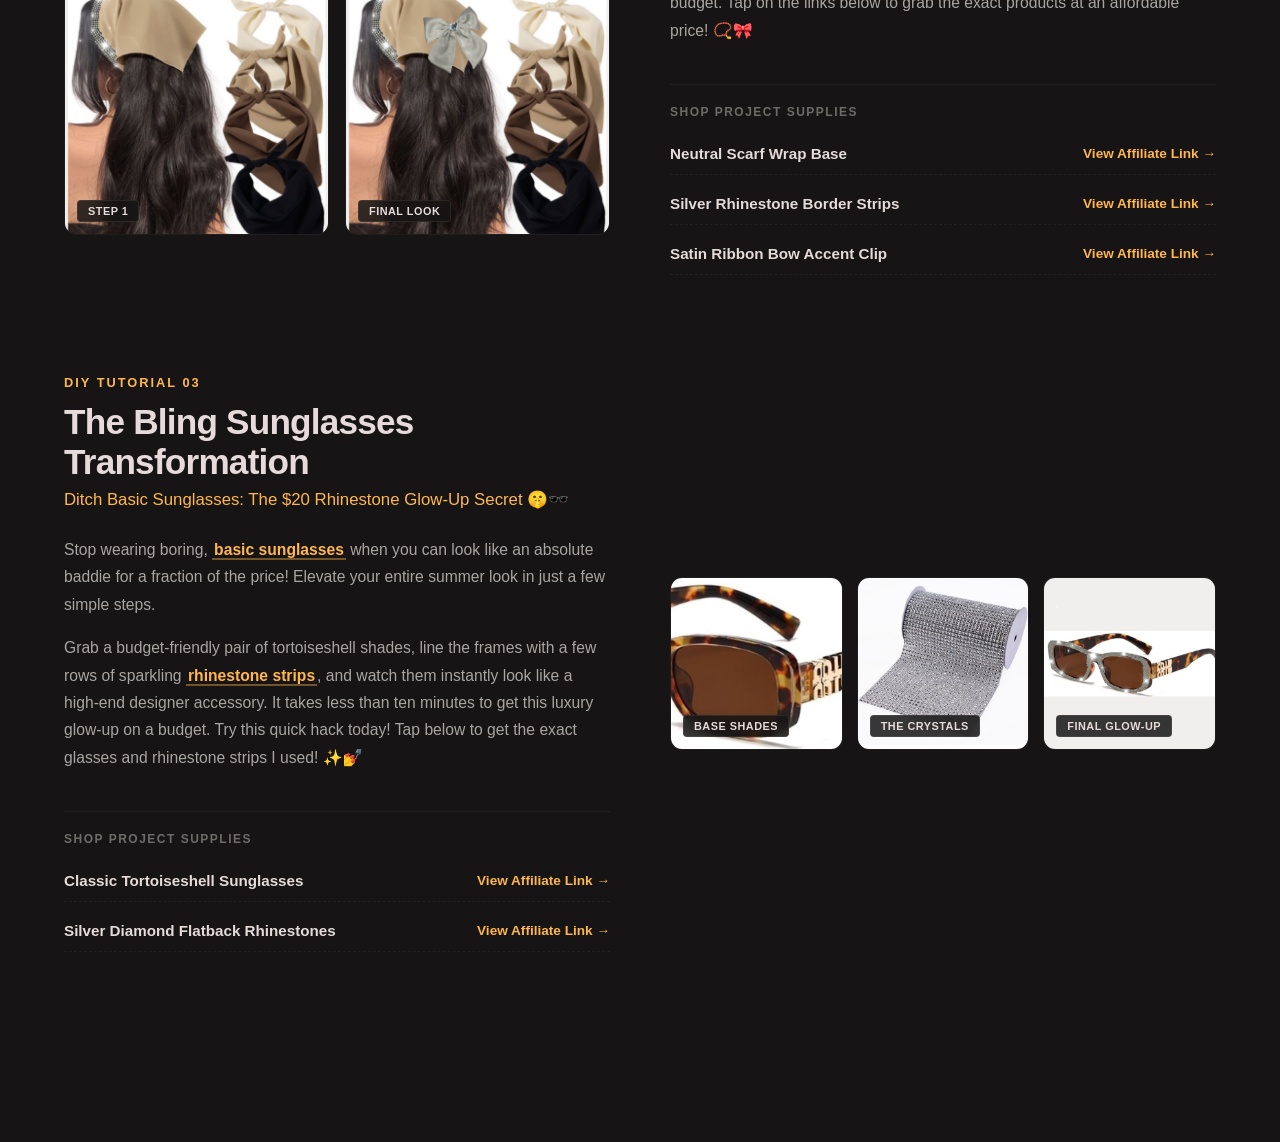
==== commit 90eaa3dd: "Fresh deployment: fully responsive layout and unified image proportions" ====
--- a/artsy.html
+++ b/artsy.html
@@ -12,13 +12,13 @@
     <div class="loading-screen">
         <div class="floral-spinner">
             <span style="--i:1;">🌸</span>
-            <span style="--i:2;">✨</span>
+            <span style="--i:2;">✦</span>
             <span style="--i:3;">🌸</span>
-            <span style="--i:4;">✨</span>
+            <span style="--i:4;">✦</span>
             <span style="--i:5;">🌸</span>
-            <span style="--i:6;">✨</span>
+            <span style="--i:6;">✦</span>
             <span style="--i:7;">🌸</span>
-            <span style="--i:8;">✨</span>
+            <span style="--i:8;">✦</span>
         </div>
     </div>
 
@@ -32,9 +32,9 @@
                 <div class="theme-dropdown-container">
                     <span class="theme-label">Theme:</span>
                     <select id="theme-select" class="theme-dropdown">
-                        <option value="dark">Amber Gold</option>
-                        <option value="light">Slate Blue</option>
-                        <option value="colorful">Pastel Neon Pink</option>
+                        <option value="dark">🕶️ Dark mode</option>
+                        <option value="light">☀️ Light mode</option>
+                        <option value="colorful">🌸 Colorful mode</option>
                     </select>
                 </div>
             </div>
--- a/artsy.css
+++ b/artsy.css
@@ -1443,4 +1443,79 @@
         right: 25px !important;
         font-size: 36px !important;
     }
+}
+/* ==========================================================================
+   MOBILE & TABLET RESPONSIVE REFINEMENTS (MEDIA ENGINE)
+   ========================================================================== */
+
+@media (max-width: 768px) {
+    
+    /* 1. FORCE LOADING SCREEN CENTERING */
+    .loading-screen {
+        display: flex !important;
+        align-items: center !important;
+        justify-content: center !important;
+        overflow: hidden !important;
+    }
+
+    /* Fixes the emoji wreath container track scale on small screens */
+    .floral-spinner {
+        width: 140px !important;  /* Slightly smaller ring for mobile boundaries */
+        height: 140px !important;
+        display: flex !important;
+        align-items: center !important;
+        justify-content: center !important;
+    }
+
+    /* Corrects the invisible text-bounding boxes on mobile emojis */
+    .floral-spinner span {
+        font-size: 1.5rem !important; /* Elegant moderate sizing */
+        line-height: 1 !important;    /* Strips out native mobile paragraph padding */
+        position: absolute !important;
+        transform-origin: center center !important; /* Locks anchor points to absolute center */
+    }
+
+    
+    /* 2. LAYOUT PLACEMENT RESET (UNSTACKING BREAKDOWNS) */
+    
+    /* Forces columns to stack vertically instead of crashing side-by-side */
+    .editorial-row, 
+    .editorial-row.row-reverse,
+    .editorial-row.alternate-direction {
+        flex-direction: column !important; /* Stack cleanly */
+        direction: ltr !important;          /* Restores normal layout reading flow */
+        gap: 35px !important;               /* Closer, comfortable mobile spacing */
+        padding: 0 10px !important;
+    }
+
+    /* Gives the text copy and product grids 100% full viewport room */
+    .editorial-column-text, 
+    .editorial-column-visuals {
+        width: 100% !important;
+        flex: none !important;
+    }
+
+    /* 3. PRODUCT IMAGES ROW FIX */
+    /* Prevents the 3-product line from squeezing into tiny invisible needles */
+    .magazine-grid-three {
+        grid-template-columns: repeat(3, 1fr) !important; /* Keeps row presentation */
+        gap: 8px !important; /* Tighter gap to maximize screen space */
+    }
+
+    /* 4-Product grid layout adjustments for mobile screens */
+    .magazine-grid-three:has(figure:nth-child(4)) {
+        grid-template-columns: repeat(2, 1fr) !important; /* Keeps neat 2x2 presentation */
+        max-width: 100% !important;
+    }
+
+    /* Smoothly scales typography sizes down so titles don't wrap awkwardly */
+    .editorial-column-text h2 {
+        font-size: 1.6rem !important;
+        line-height: 1.2 !important;
+    }
+    
+    .editorial-hook {
+        font-size: 0.95rem !important;
+        margin-bottom: 16px !important;
+    }
 }
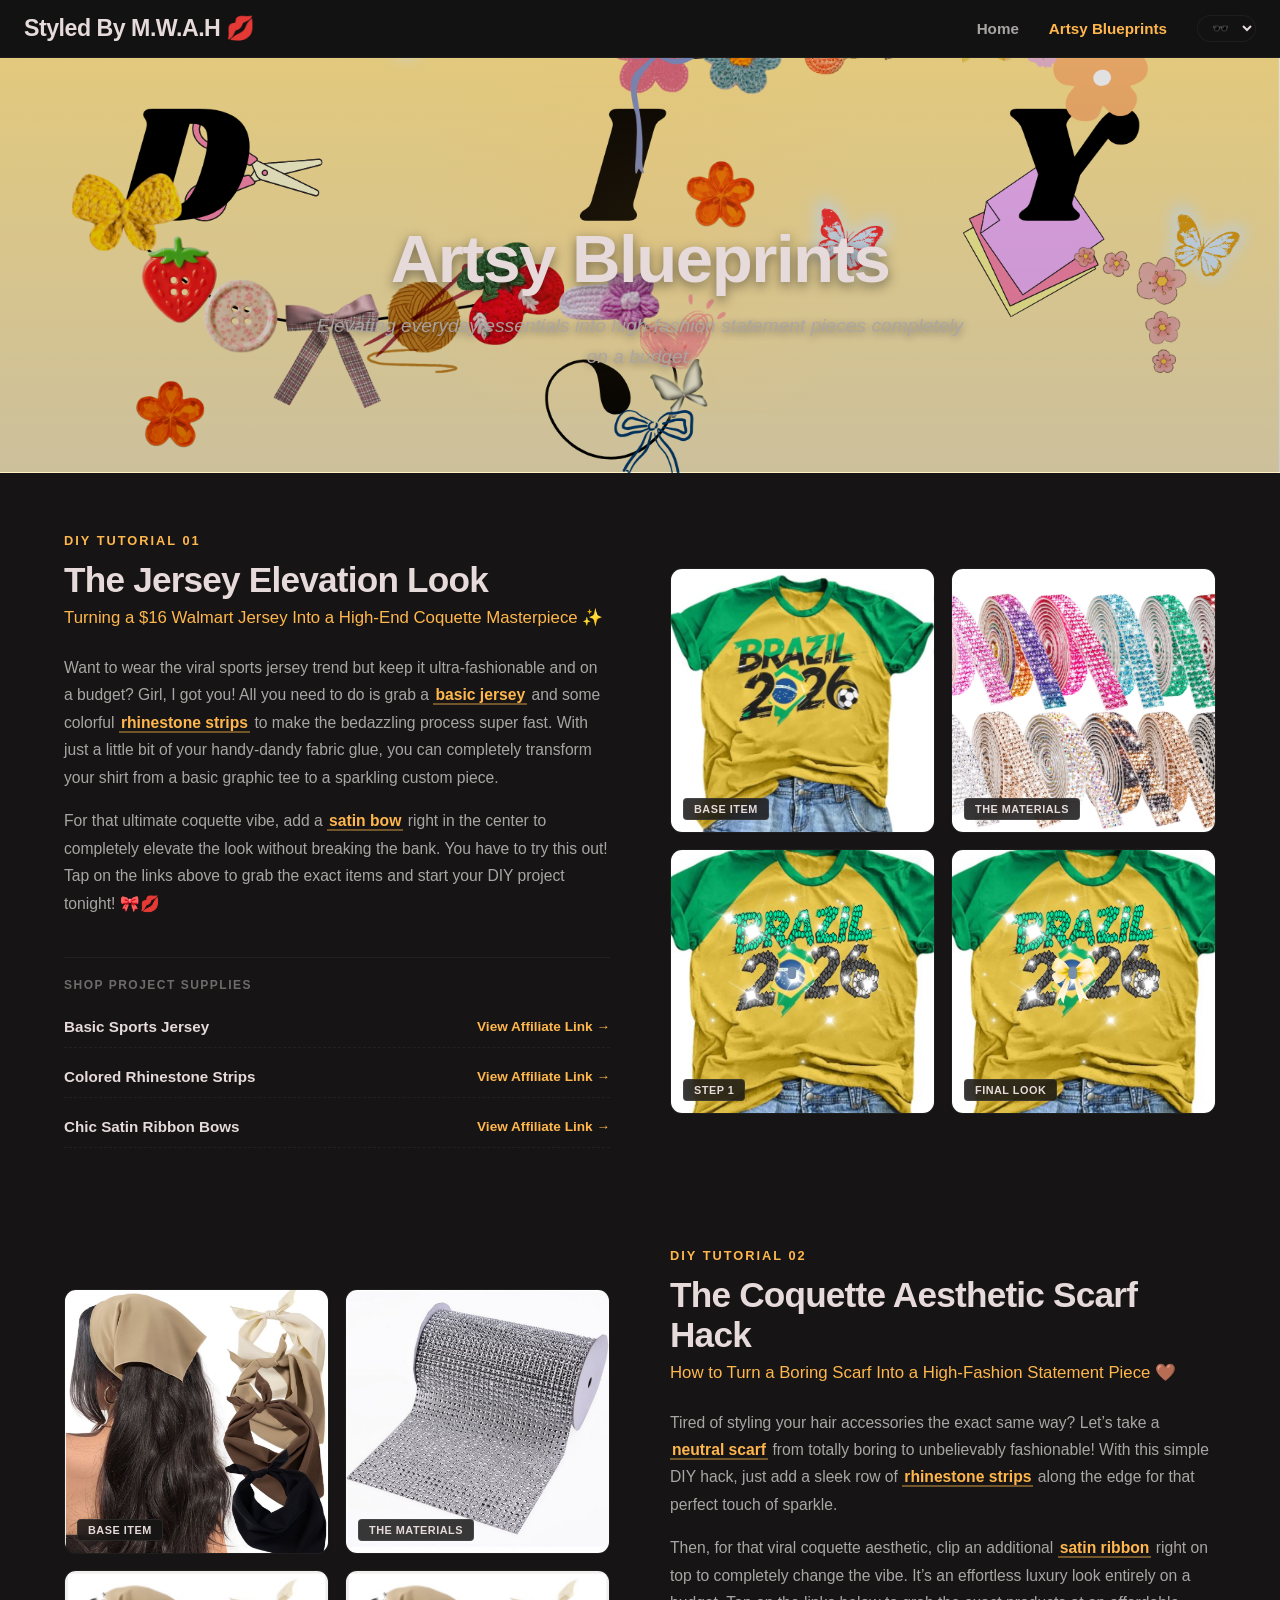
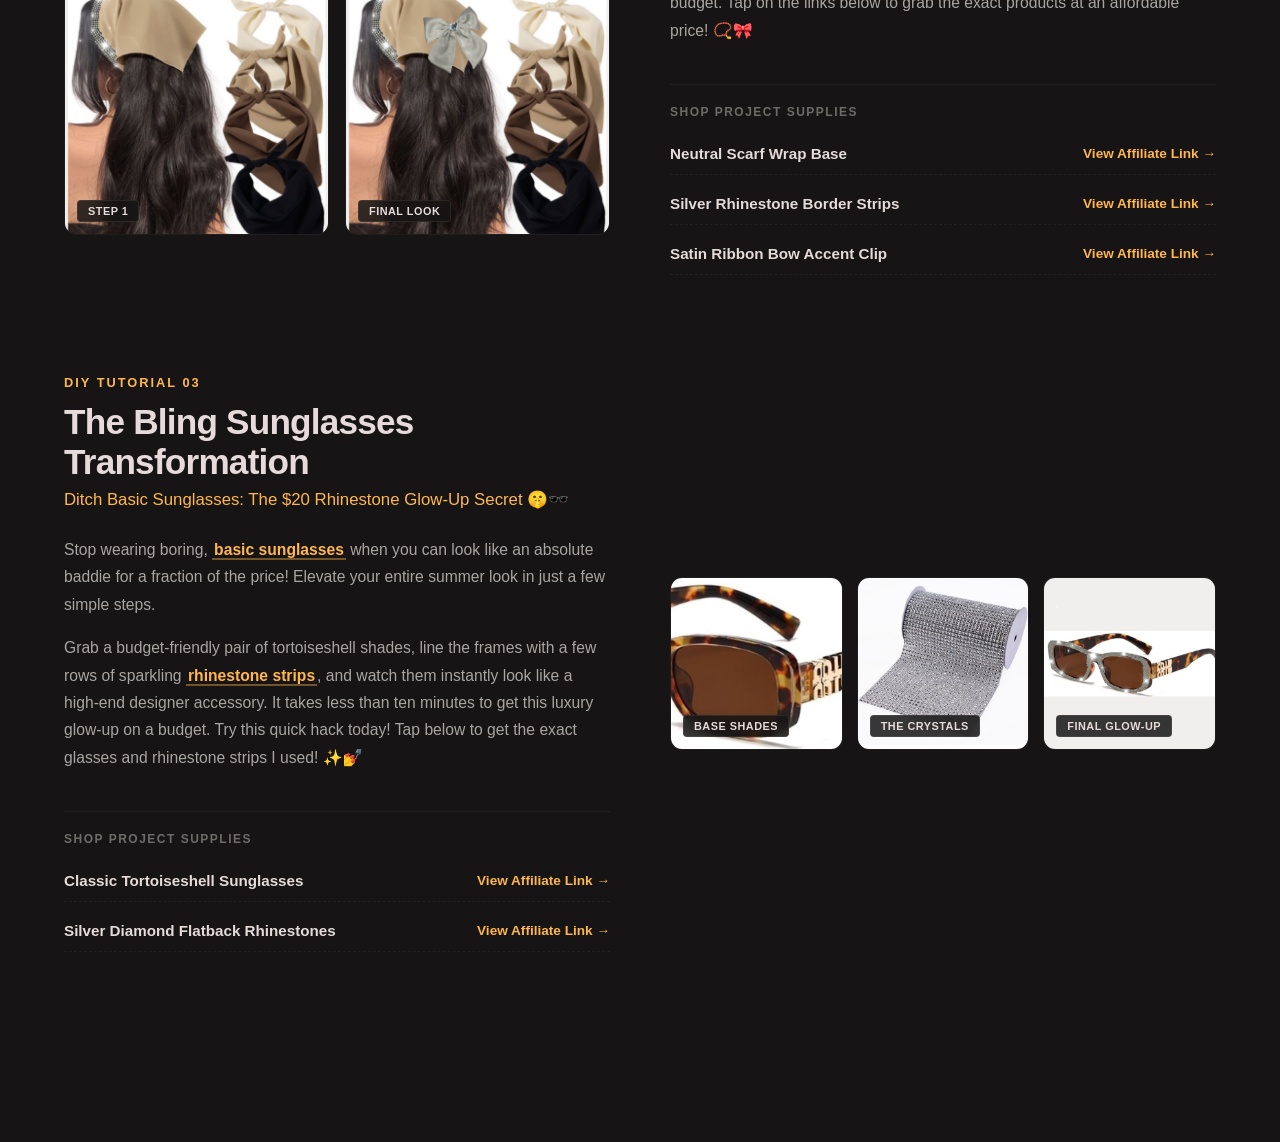
==== commit 3718c1d8: "feat: add hamburger menu bars and theme selection dropdown" ====
--- a/artsy.html
+++ b/artsy.html
@@ -29,14 +29,17 @@
             <div class="nav-custom-wrap">
                 <a href="index.html" class="nav-link-custom">Home</a>
                 <a href="artsy.html" class="nav-link-custom active">Artsy Blueprints</a>
-                <div class="theme-dropdown-container">
-                    <span class="theme-label">Theme:</span>
-                    <select id="theme-select" class="theme-dropdown">
-                        <option value="dark">🕶️ Dark mode</option>
-                        <option value="light">☀️ Light mode</option>
-                        <option value="colorful">🌸 Colorful mode</option>
-                    </select>
-                </div>
+                            <div class="menu-toggle" id="menuToggle">
+                <span></span>
+                <span></span>
+                <span></span>
+            </div>
+         <select id="theme-select">
+    <option value="dark">🕶️</option>
+    <option value="light">☀️ </option>
+    <option value="colorful">🌸 </option>
+</select>
+
             </div>
         </div>
     </header>
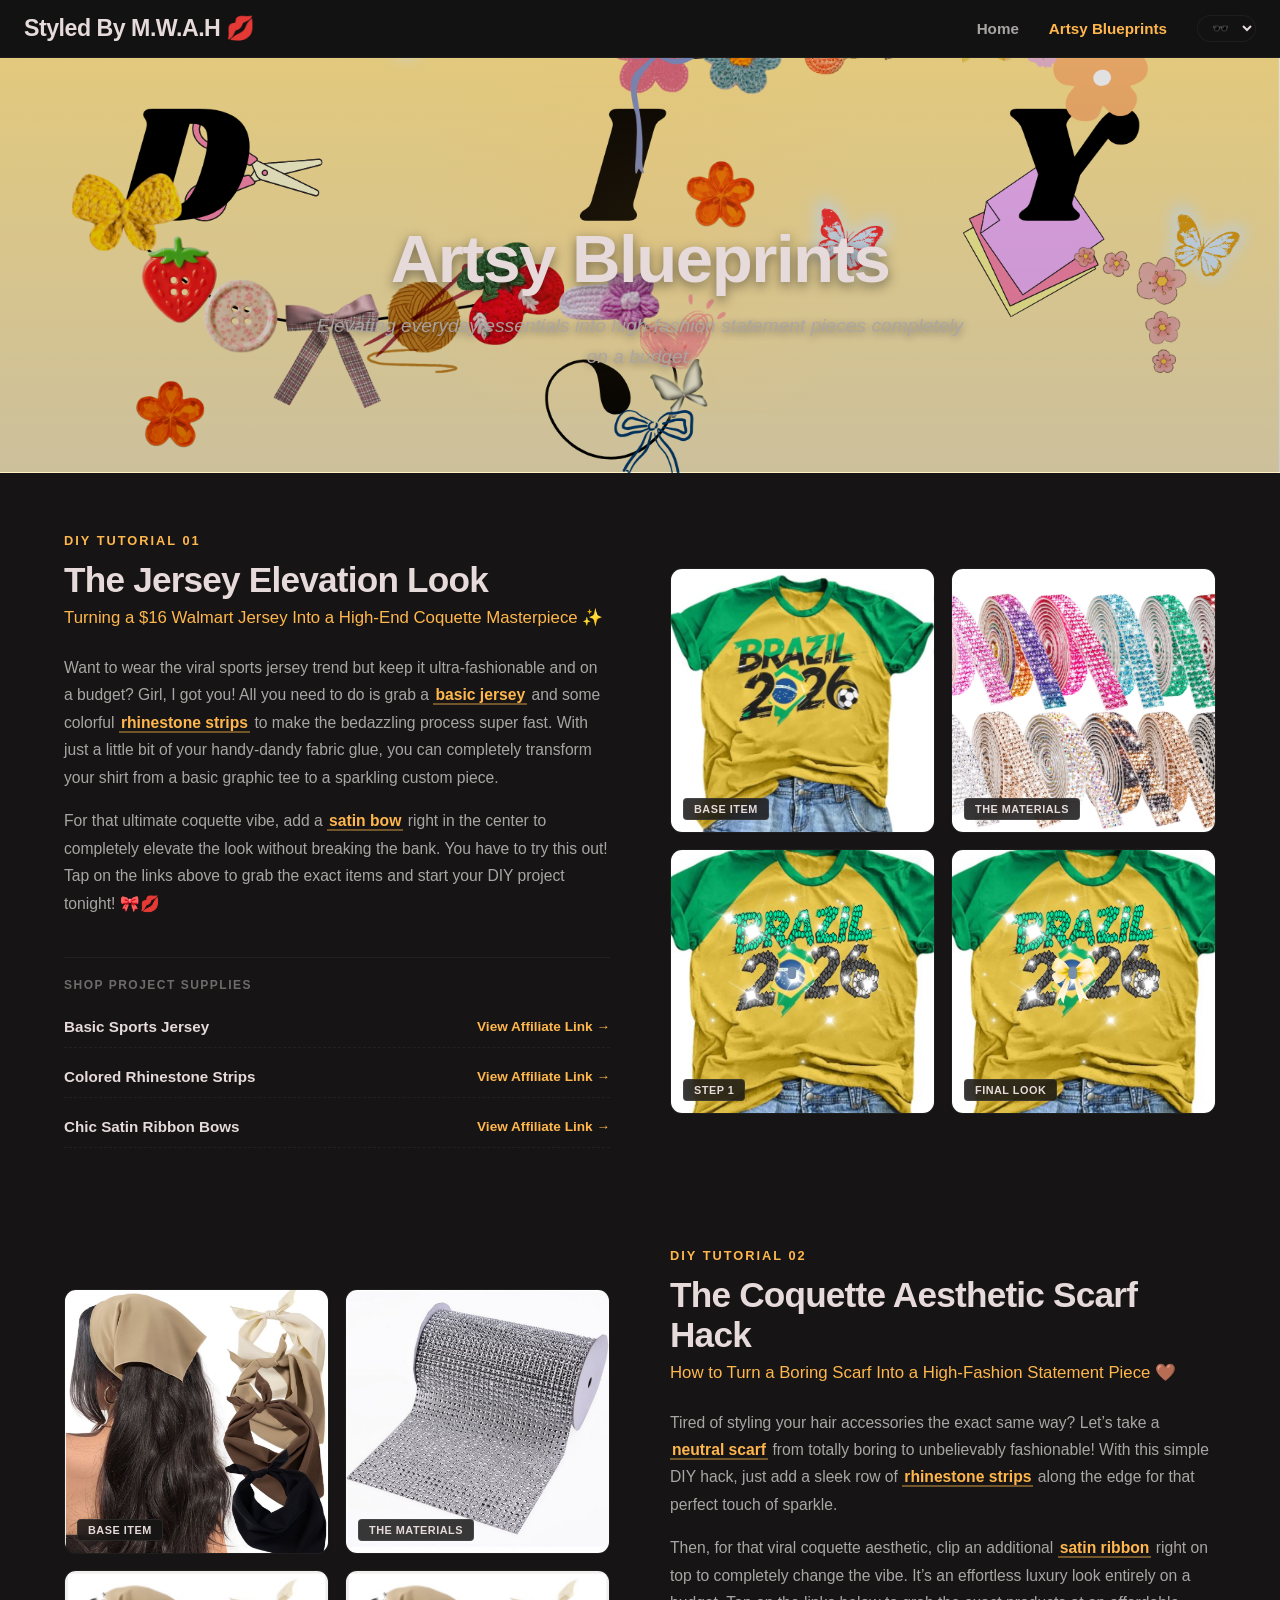
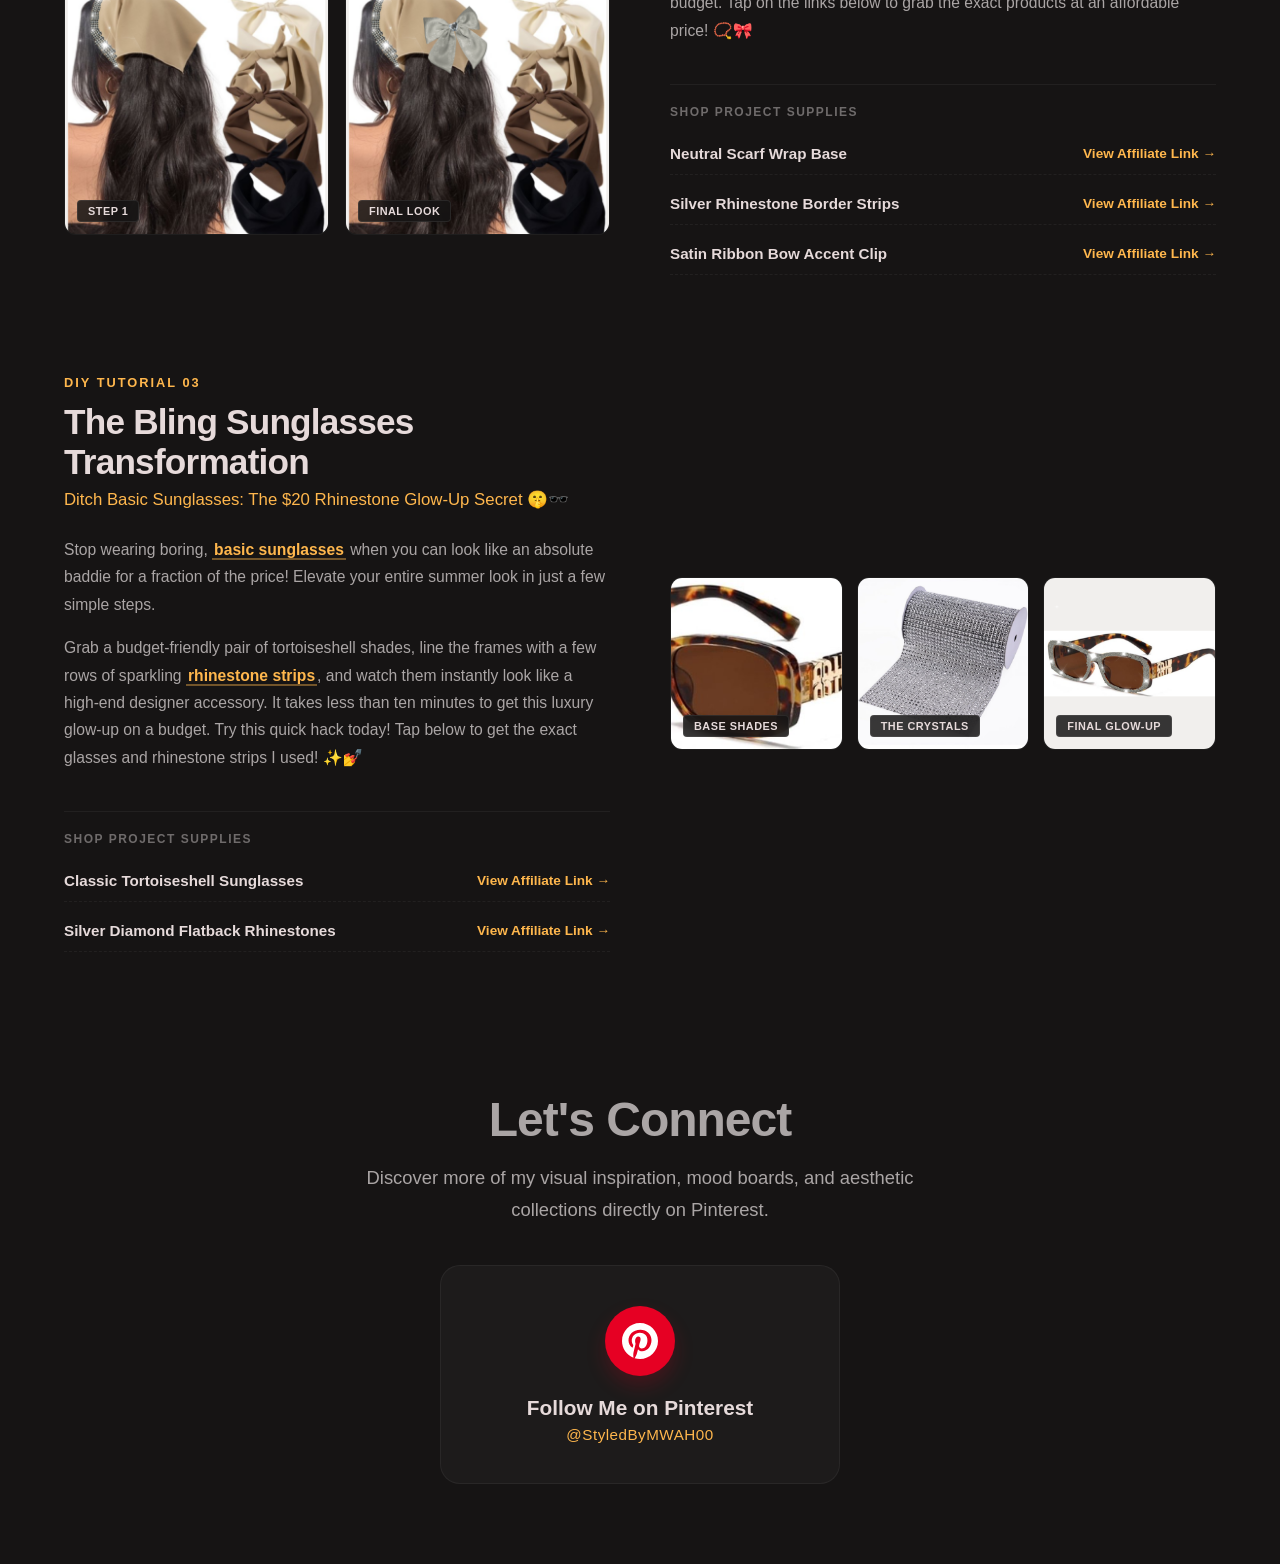
==== commit b1b187fe: "fix:add contact info" ====
--- a/artsy.html
+++ b/artsy.html
@@ -219,6 +219,23 @@
         <span class="lightbox-close">&times;</span>
         <img class="lightbox-content" id="lightbox-expanded-img" alt="Enlarged View">
     </div>
+    <!-- Contact Section -->
+    <section class="contact-section" id="contact">
+    <div class="contact-container reveal">
+        <h2 class="section-title">Let's Connect</h2>
+        <p class="contact-subtitle">Discover more of my visual inspiration, mood boards, and aesthetic collections directly on Pinterest.</p>
+        
+        <a href="https://pinterest.com/StyledByMWAH00" target="_blank" rel="noopener noreferrer" class="pinterest-card">
+            <div class="pinterest-icon-box">
+                <svg viewBox="0 0 24 24" class="pinterest-svg" xmlns="http://www.w3.org/2000/svg">
+                    <path d="M12 0C5.373 0 0 5.372 0 12c0 5.084 3.163 9.426 7.627 11.174-.105-.949-.2-2.405.042-3.441.218-.937 1.407-5.965 1.407-5.965s-.359-.719-.359-1.782c0-1.668.967-2.914 2.171-2.914 1.023 0 1.518.769 1.518 1.69 0 1.029-.655 2.568-.994 3.995-.283 1.194.599 2.169 1.777 2.169 2.133 0 3.772-2.249 3.772-5.495 0-2.873-2.064-4.882-5.012-4.882-3.414 0-5.418 2.561-5.418 5.207 0 1.031.397 2.138.893 2.738a.36.36 0 01.083.345l-.333 1.36c-.053.22-.174.267-.402.161-1.499-.698-2.436-2.889-2.436-4.649 0-3.785 2.75-7.262 7.929-7.262 4.163 0 7.398 2.967 7.398 6.931 0 4.136-2.607 7.464-6.227 7.464-1.216 0-2.359-.631-2.75-1.378l-.748 2.853c-.271 1.043-1.002 2.35-1.492 3.146C9.57 23.812 10.763 24 12 24c6.627 0 12-5.373 12-12 0-6.628-5.373-12-12-12z"/>
+                </svg>
+            </div>
+            <span class="pinterest-link-text">Follow Me on Pinterest</span>
+            <span class="pinterest-username">@StyledByMWAH00</span>
+        </a>
+    </div>
+</section>
 
     <script>
         /* 1. Theme Configuration Selector Engine */
@@ -273,6 +290,15 @@
                 document.body.style.overflow = ''; // Restores core scrolling properties
             }
         });
+        /* 4. Sticky Header Scroll Engine */
+        window.addEventListener('scroll', () => {
+            const header = document.querySelector('header');
+            if (window.scrollY > 50) {
+                header.classList.add('scrolled');
+            } else {
+                header.classList.remove('scrolled');
+            }
+        });
     </script>
 </body>
 </html>
